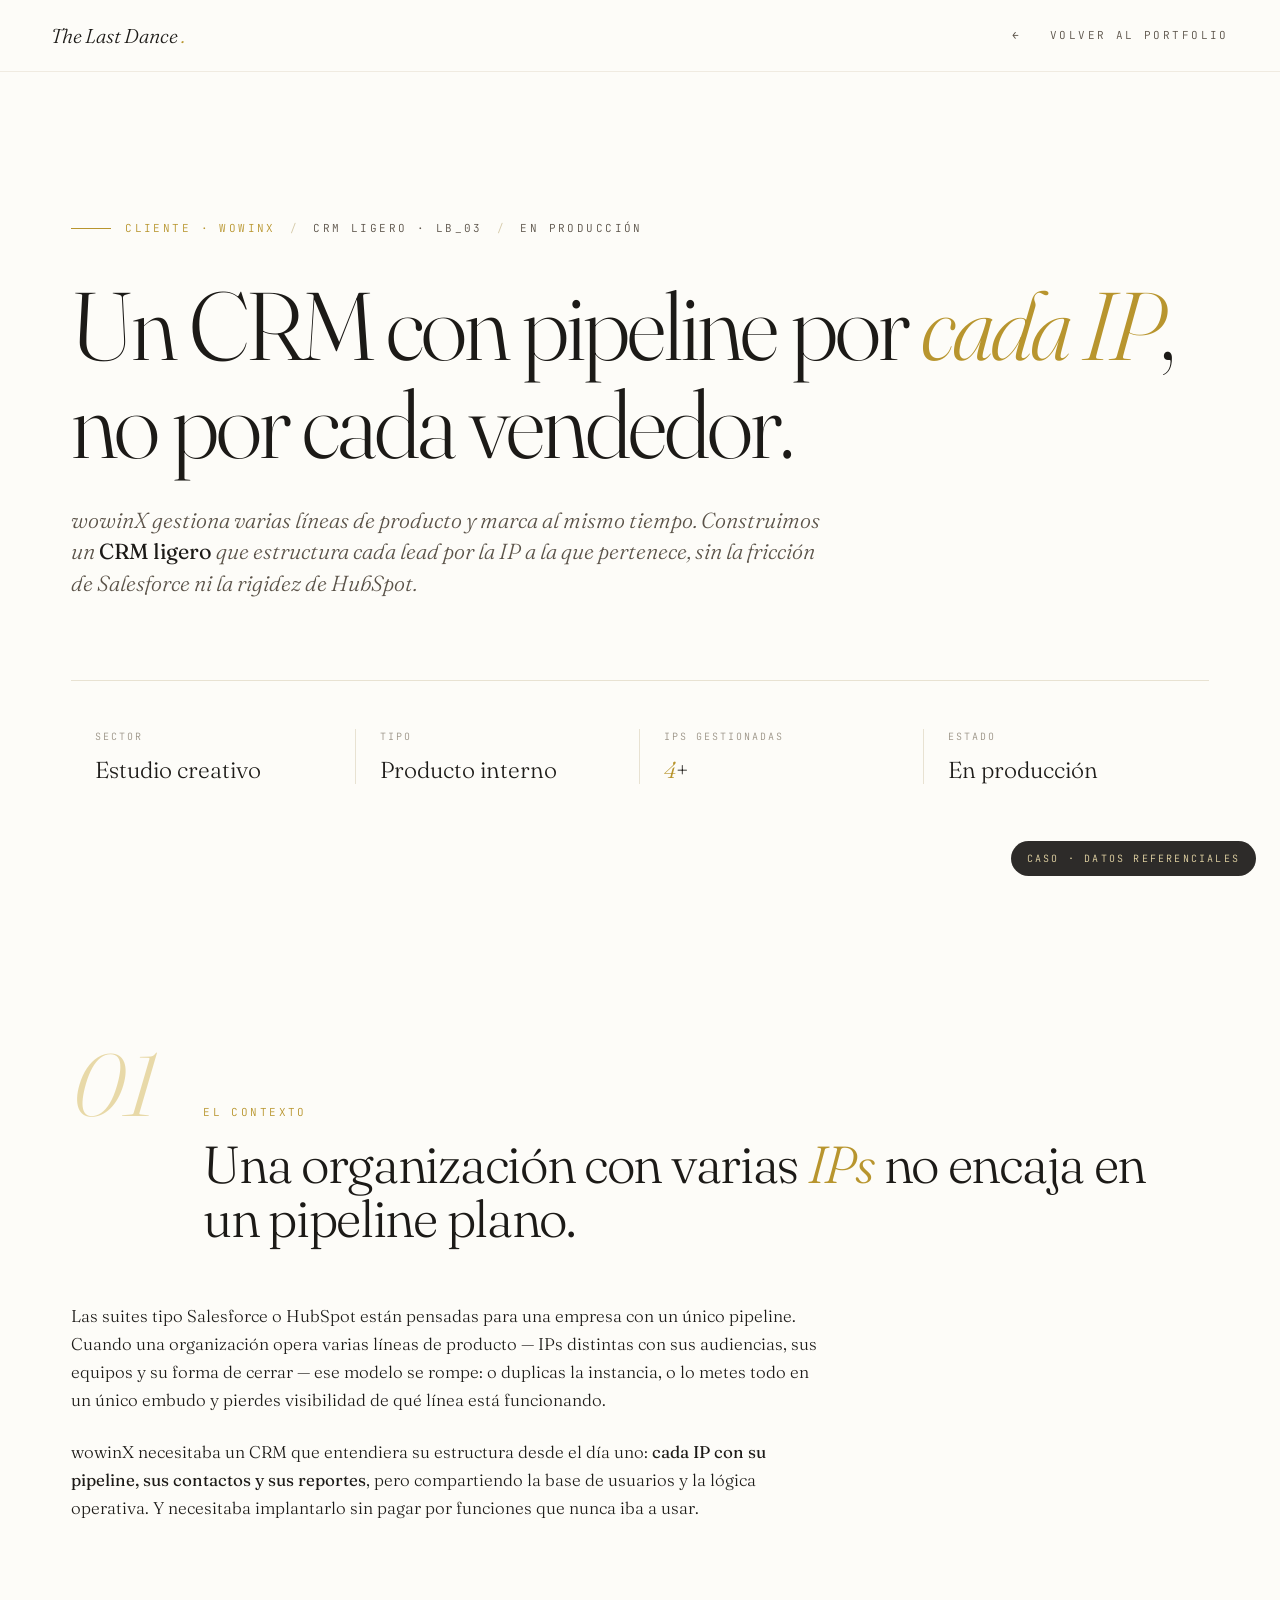
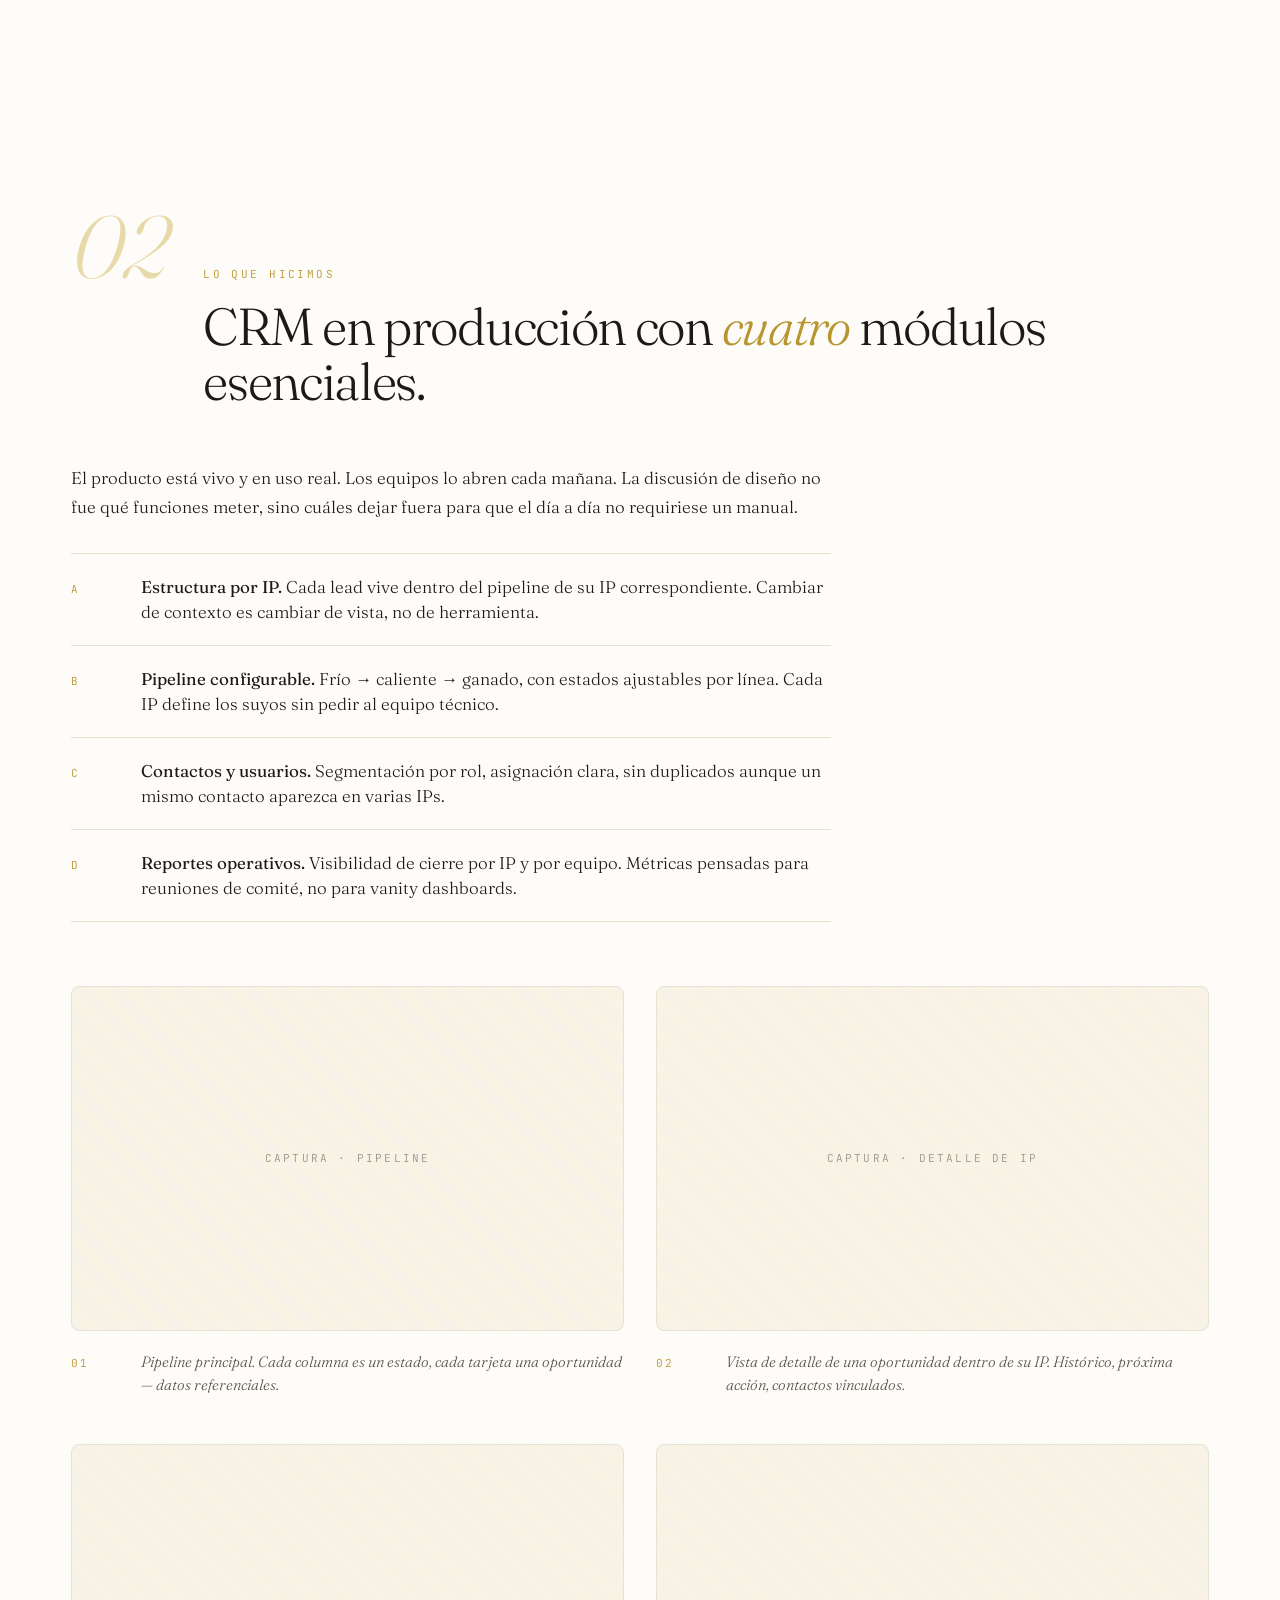
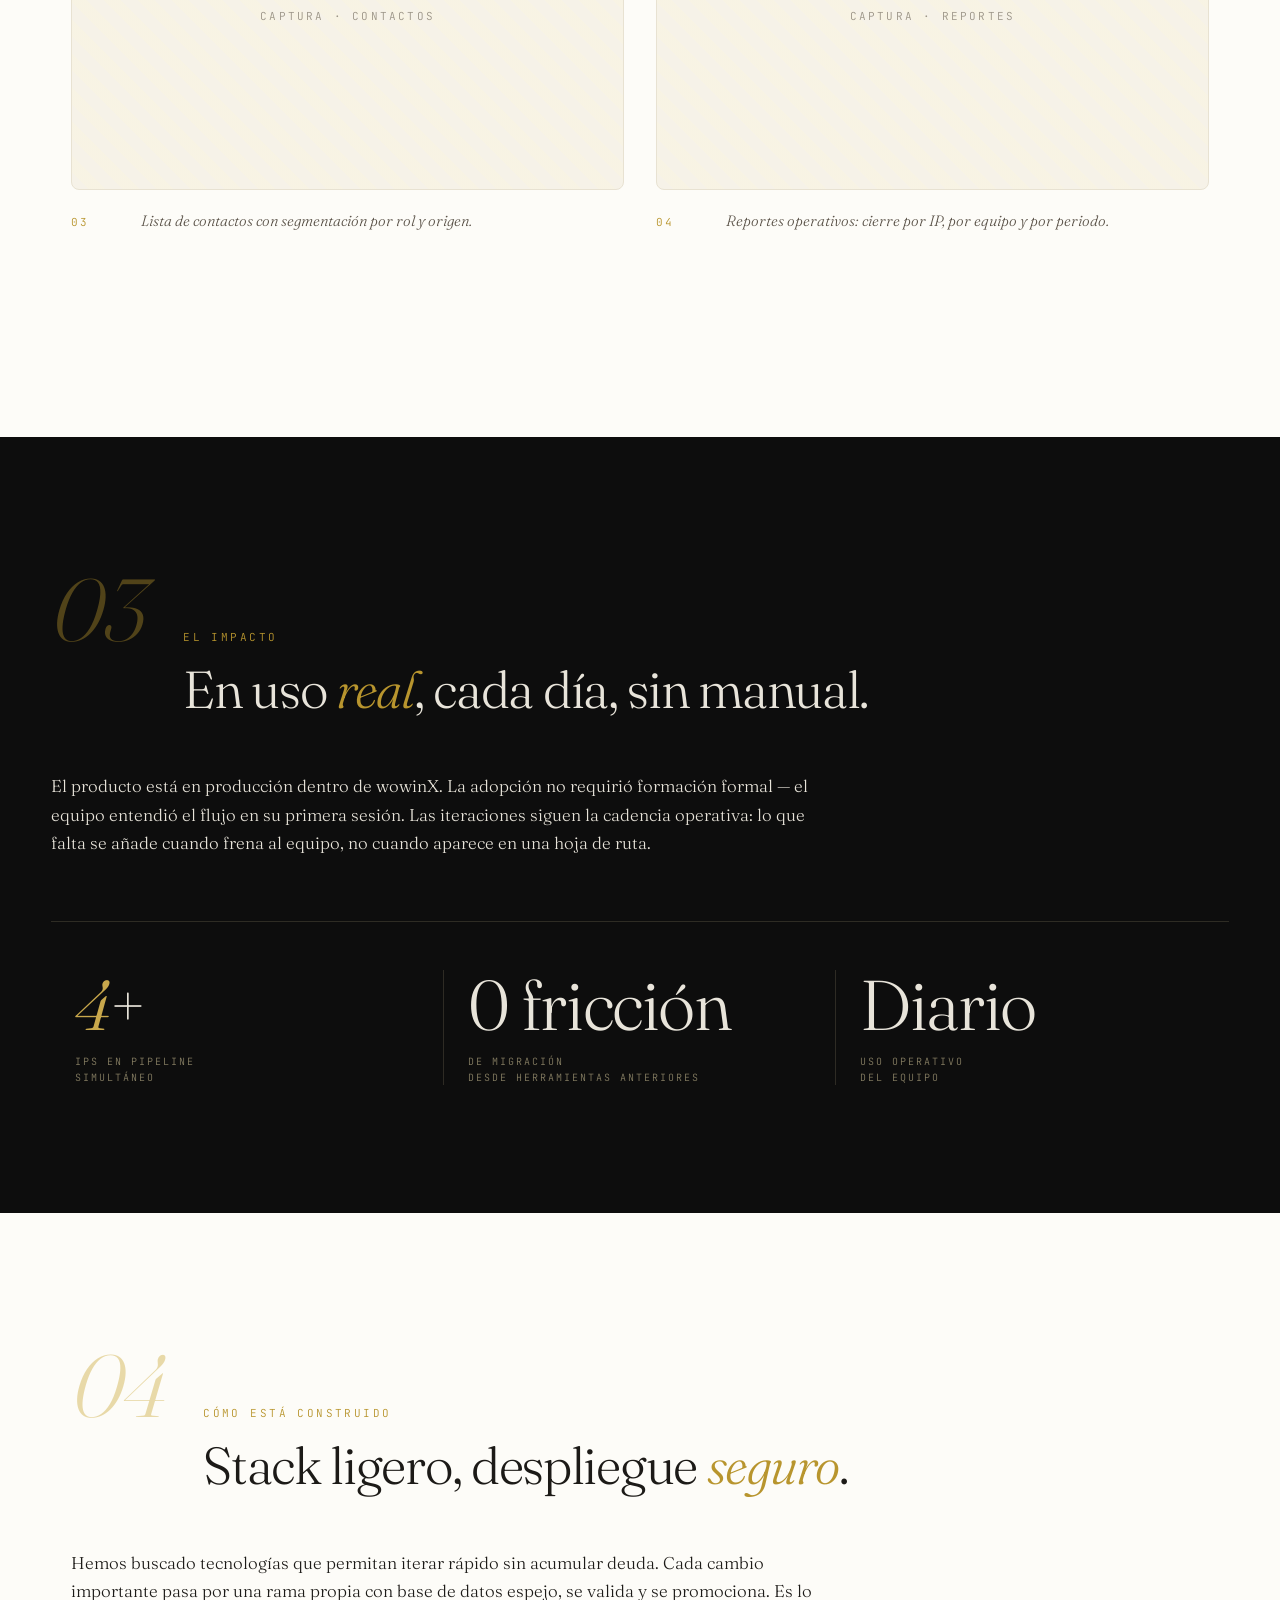
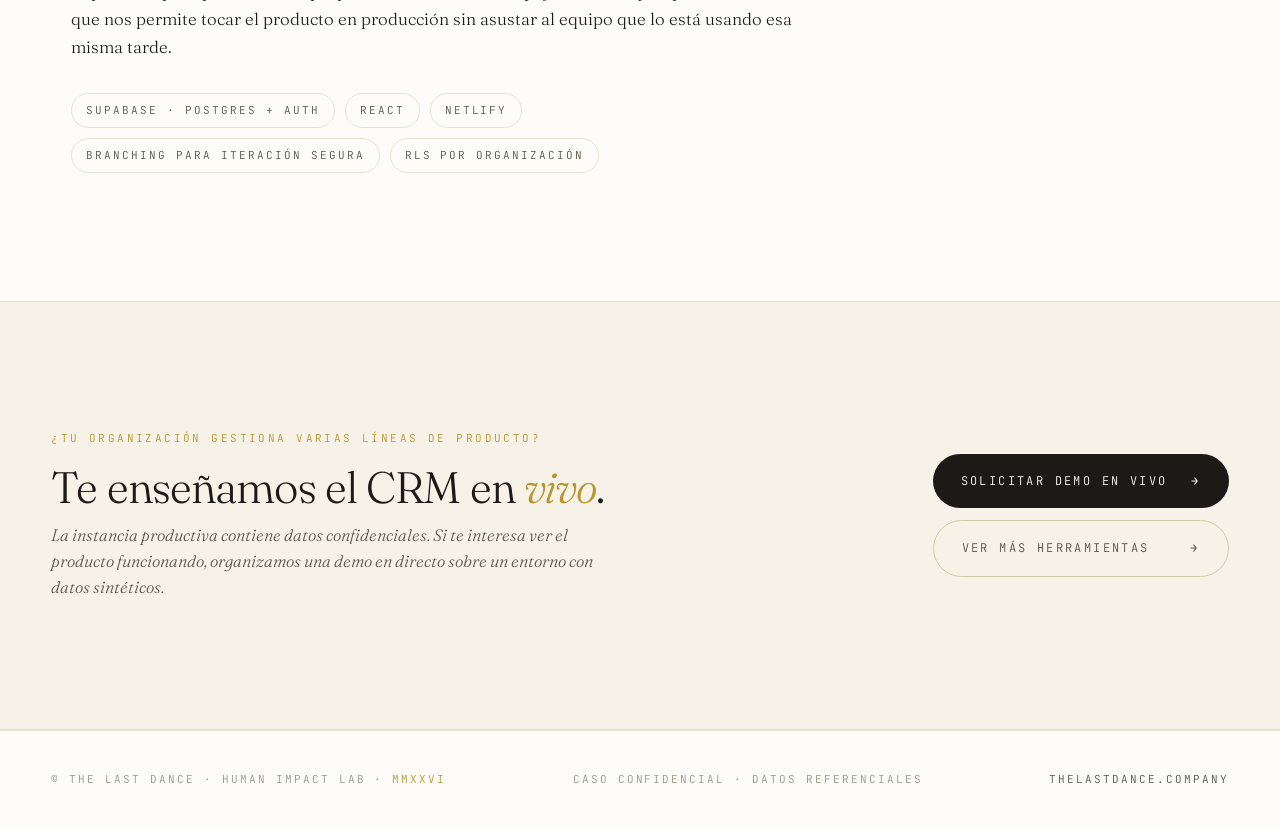
==== casos/crm-lite-wowinx/index.html @ 3294320a "Add: case studies para los 4 trabajos confidenciales (v2) Sustituye los enlaces directos a CRM Lite," ====
<!doctype html>
<html lang="es">
<head>
<meta charset="utf-8" />
<meta name="viewport" content="width=device-width,initial-scale=1" />
<meta name="robots" content="noindex,nofollow" />
<title>CRM Lite · wowinX · Caso · The Last Dance</title>
<meta name="description" content="CRM ligero estructurado por IPs para wowinX. Pipeline frío → caliente → ganado por línea de producto, sin la fricción de las suites generalistas." />
<link rel="preconnect" href="https://fonts.googleapis.com">
<link rel="preconnect" href="https://fonts.gstatic.com" crossorigin>
<link href="https://fonts.googleapis.com/css2?family=Fraunces:ital,opsz,wght@0,9..144,300..700;1,9..144,300..600&family=Instrument+Sans:wght@400;500;600&family=JetBrains+Mono:wght@400;500&display=swap" rel="stylesheet">
<link rel="stylesheet" href="../case.css" />
</head>
<body>

<nav class="nav">
  <a href="../../" class="monogram" aria-label="The Last Dance · Human Impact Lab">
    The Last Dance<span class="dot">.</span>
  </a>
  <a href="../../#lab" class="nav-back"><span class="arrow">←</span> &nbsp; Volver al portfolio</a>
</nav>

<main>

  <!-- HERO -->
  <section class="cs first">
    <div class="cs-hero">
      <div class="cs-hero-meta">
        <span>Cliente · wowinX</span>
        <span class="sep">/</span>
        <span class="neutral">CRM ligero · LB_03</span>
        <span class="sep">/</span>
        <span class="neutral">En producción</span>
      </div>
      <h1 class="cs-hero-title">
        Un CRM con pipeline por <em>cada IP</em>,<br/>
        no por cada vendedor.
      </h1>
      <p class="cs-hero-lede">
        wowinX gestiona varias líneas de producto y marca al mismo tiempo. Construimos un
        <strong>CRM ligero</strong> que estructura cada lead por la IP a la que pertenece,
        sin la fricción de Salesforce ni la rigidez de HubSpot.
      </p>

      <div class="cs-meta-strip">
        <div class="cs-meta-item">
          <div class="lbl">Sector</div>
          <div class="val">Estudio creativo</div>
        </div>
        <div class="cs-meta-item">
          <div class="lbl">Tipo</div>
          <div class="val">Producto interno</div>
        </div>
        <div class="cs-meta-item">
          <div class="lbl">IPs gestionadas</div>
          <div class="val"><em>4</em>+</div>
        </div>
        <div class="cs-meta-item">
          <div class="lbl">Estado</div>
          <div class="val">En producción</div>
        </div>
      </div>
    </div>
  </section>

  <!-- 01 CONTEXTO -->
  <section class="cs">
    <div class="cs-sec-head">
      <div class="cs-sec-num">01</div>
      <div>
        <div class="cs-sec-kicker">El contexto</div>
        <h2 class="cs-sec-title">Una organización con varias <em>IPs</em> no encaja en un pipeline plano.</h2>
      </div>
    </div>
    <div class="cs-body">
      <p>
        Las suites tipo Salesforce o HubSpot están pensadas para una empresa con un único
        pipeline. Cuando una organización opera varias líneas de producto — IPs distintas con
        sus audiencias, sus equipos y su forma de cerrar — ese modelo se rompe: o duplicas la
        instancia, o lo metes todo en un único embudo y pierdes visibilidad de qué línea está
        funcionando.
      </p>
      <p>
        wowinX necesitaba un CRM que entendiera su estructura desde el día uno: <strong>cada IP
        con su pipeline, sus contactos y sus reportes</strong>, pero compartiendo la base de
        usuarios y la lógica operativa. Y necesitaba implantarlo sin pagar por funciones que
        nunca iba a usar.
      </p>
    </div>
  </section>

  <!-- 02 LO QUE HICIMOS -->
  <section class="cs">
    <div class="cs-sec-head">
      <div class="cs-sec-num">02</div>
      <div>
        <div class="cs-sec-kicker">Lo que hicimos</div>
        <h2 class="cs-sec-title">CRM en producción con <em>cuatro</em> módulos esenciales.</h2>
      </div>
    </div>
    <div class="cs-body">
      <p>
        El producto está vivo y en uso real. Los equipos lo abren cada mañana. La discusión de
        diseño no fue qué funciones meter, sino cuáles dejar fuera para que el día a día no
        requiriese un manual.
      </p>
      <ul class="cs-points">
        <li>
          <span class="n">A</span>
          <span class="t"><strong>Estructura por IP.</strong> Cada lead vive dentro del pipeline de su IP correspondiente. Cambiar de contexto es cambiar de vista, no de herramienta.</span>
        </li>
        <li>
          <span class="n">B</span>
          <span class="t"><strong>Pipeline configurable.</strong> Frío → caliente → ganado, con estados ajustables por línea. Cada IP define los suyos sin pedir al equipo técnico.</span>
        </li>
        <li>
          <span class="n">C</span>
          <span class="t"><strong>Contactos y usuarios.</strong> Segmentación por rol, asignación clara, sin duplicados aunque un mismo contacto aparezca en varias IPs.</span>
        </li>
        <li>
          <span class="n">D</span>
          <span class="t"><strong>Reportes operativos.</strong> Visibilidad de cierre por IP y por equipo. Métricas pensadas para reuniones de comité, no para vanity dashboards.</span>
        </li>
      </ul>
    </div>

    <div class="cs-gallery two-col">
      <figure class="cs-shot">
        <div class="cs-shot-frame placeholder">Captura · Pipeline</div>
        <figcaption class="cs-shot-caption">
          <span class="n">01</span>
          <span class="t">Pipeline principal. Cada columna es un estado, cada tarjeta una oportunidad — datos referenciales.</span>
        </figcaption>
      </figure>
      <figure class="cs-shot">
        <div class="cs-shot-frame placeholder">Captura · Detalle de IP</div>
        <figcaption class="cs-shot-caption">
          <span class="n">02</span>
          <span class="t">Vista de detalle de una oportunidad dentro de su IP. Histórico, próxima acción, contactos vinculados.</span>
        </figcaption>
      </figure>
      <figure class="cs-shot">
        <div class="cs-shot-frame placeholder">Captura · Contactos</div>
        <figcaption class="cs-shot-caption">
          <span class="n">03</span>
          <span class="t">Lista de contactos con segmentación por rol y origen.</span>
        </figcaption>
      </figure>
      <figure class="cs-shot">
        <div class="cs-shot-frame placeholder">Captura · Reportes</div>
        <figcaption class="cs-shot-caption">
          <span class="n">04</span>
          <span class="t">Reportes operativos: cierre por IP, por equipo y por periodo.</span>
        </figcaption>
      </figure>
    </div>
  </section>

  <!-- 03 IMPACTO -->
  <section class="cs-impact">
    <div class="cs-impact-inner">
      <div class="cs-sec-head">
        <div class="cs-sec-num">03</div>
        <div>
          <div class="cs-sec-kicker">El impacto</div>
          <h2 class="cs-sec-title">En uso <em>real</em>, cada día, sin manual.</h2>
        </div>
      </div>
      <div class="cs-body">
        <p>
          El producto está en producción dentro de wowinX. La adopción no requirió formación
          formal — el equipo entendió el flujo en su primera sesión. Las iteraciones siguen
          la cadencia operativa: lo que falta se añade cuando frena al equipo, no cuando
          aparece en una hoja de ruta.
        </p>
      </div>
      <div class="cs-impact-stats">
        <div class="cs-impact-stat">
          <div class="num"><em>4</em>+</div>
          <div class="lbl">IPs en pipeline<br/>simultáneo</div>
        </div>
        <div class="cs-impact-stat">
          <div class="num">0 fricción</div>
          <div class="lbl">de migración<br/>desde herramientas anteriores</div>
        </div>
        <div class="cs-impact-stat">
          <div class="num">Diario</div>
          <div class="lbl">uso operativo<br/>del equipo</div>
        </div>
      </div>
    </div>
  </section>

  <!-- 04 STACK -->
  <section class="cs">
    <div class="cs-sec-head">
      <div class="cs-sec-num">04</div>
      <div>
        <div class="cs-sec-kicker">Cómo está construido</div>
        <h2 class="cs-sec-title">Stack ligero, despliegue <em>seguro</em>.</h2>
      </div>
    </div>
    <div class="cs-body">
      <p>
        Hemos buscado tecnologías que permitan iterar rápido sin acumular deuda. Cada cambio
        importante pasa por una rama propia con base de datos espejo, se valida y se promociona.
        Es lo que nos permite tocar el producto en producción sin asustar al equipo que lo
        está usando esa misma tarde.
      </p>
      <div class="cs-stack">
        <span class="chip">Supabase · Postgres + Auth</span>
        <span class="chip">React</span>
        <span class="chip">Netlify</span>
        <span class="chip">Branching para iteración segura</span>
        <span class="chip">RLS por organización</span>
      </div>
    </div>
  </section>

  <!-- CTA -->
  <section class="cs-cta">
    <div class="cs-cta-inner">
      <div class="cs-cta-text">
        <div class="k">¿Tu organización gestiona varias líneas de producto?</div>
        <h3>Te enseñamos el CRM en <em>vivo</em>.</h3>
        <p>
          La instancia productiva contiene datos confidenciales. Si te interesa ver el producto
          funcionando, organizamos una demo en directo sobre un entorno con datos sintéticos.
        </p>
      </div>
      <div class="cs-cta-actions">
        <a class="cs-cta-btn" href="mailto:jestevez@thelastdance.company?subject=Demo%20CRM%20Lite%20%C2%B7%20solicitud%20desde%20portfolio">
          Solicitar demo en vivo <span class="arrow">→</span>
        </a>
        <a class="cs-cta-btn ghost" href="../../#lab">
          Ver más herramientas <span class="arrow">→</span>
        </a>
      </div>
    </div>
  </section>

</main>

<footer class="cs-footer">
  <div>© The Last Dance · Human Impact Lab · <span class="g">MMXXVI</span></div>
  <div>Caso confidencial · Datos referenciales</div>
  <div><a href="https://www.thelastdance.company" target="_blank" rel="noopener">thelastdance.company</a></div>
</footer>

<div class="cs-confidential">Caso · datos referenciales</div>

</body>
</html>
---- casos/case.css ----
/* ============================================================
   CASE STUDY — shared styles
   Hereda los tokens del portfolio principal (TLD · Human Impact Lab)
   ============================================================ */

:root {
  --bg: #FDFCF8;
  --bg-alt: #F6F2E8;
  --dark: #0D0D0D;
  --dark-text: #E8E4DA;
  --text: #1C1A17;
  --text-muted: #5A5248;
  --text-dim: #9B9487;
  --gold: #B8952E;
  --gold-soft: #C9A84C;
  --gold-light: #E8D9A8;
  --border: #E8E2D2;
  --border-strong: #D4C9A8;
  --max: 1240px;
  --gutter: clamp(20px, 4vw, 72px);
  --display: "Fraunces", "Times New Roman", serif;
  --sans: "Instrument Sans", system-ui, sans-serif;
  --mono: "JetBrains Mono", ui-monospace, monospace;
}

* { box-sizing: border-box; margin: 0; padding: 0; }
html { scroll-behavior: smooth; }
body {
  background: var(--bg);
  color: var(--text);
  font-family: var(--display);
  font-weight: 300;
  font-size: 17px;
  line-height: 1.55;
  -webkit-font-smoothing: antialiased;
  min-height: 100vh;
}
::selection { background: var(--gold-light); color: var(--text); }
a { color: inherit; text-decoration: none; }
img { max-width: 100%; height: auto; display: block; }

/* NAV — simplificada para case studies */
.nav {
  position: fixed;
  top: 0; left: 0; right: 0;
  z-index: 50;
  padding: 20px var(--gutter);
  display: flex; align-items: center; justify-content: space-between;
  background: rgba(253,252,248,0.92);
  backdrop-filter: blur(10px);
  -webkit-backdrop-filter: blur(10px);
  border-bottom: 1px solid rgba(232,226,210,0.6);
}
.monogram {
  font-family: var(--display);
  font-style: italic;
  font-weight: 300;
  font-size: 20px;
  letter-spacing: -0.01em;
  color: var(--text);
  display: inline-flex;
  align-items: center;
  gap: 4px;
  transition: transform 0.3s ease;
}
.monogram:hover { transform: translateY(-1px); }
.monogram .dot { color: var(--gold); }
.nav-back {
  font-family: var(--mono);
  font-size: 11px;
  letter-spacing: 0.22em;
  text-transform: uppercase;
  color: var(--text-muted);
  transition: color 0.3s ease;
}
.nav-back:hover { color: var(--gold); }
.nav-back .arrow { display: inline-block; transition: transform 0.3s ease; }
.nav-back:hover .arrow { transform: translateX(-4px); }

/* LAYOUT */
main { padding-top: 0; }
section.cs {
  padding: clamp(80px, 10vw, 140px) var(--gutter);
  max-width: var(--max);
  margin: 0 auto;
  position: relative;
}
section.cs.first { padding-top: clamp(140px, 18vw, 220px); }

/* HERO */
.cs-hero { max-width: var(--max); margin: 0 auto; }
.cs-hero-meta {
  display: flex; flex-wrap: wrap; gap: 14px;
  font-family: var(--mono);
  font-size: 11px;
  letter-spacing: 0.22em;
  text-transform: uppercase;
  color: var(--gold);
  margin-bottom: 40px;
}
.cs-hero-meta::before {
  content: "";
  width: 40px; height: 1px;
  background: var(--gold);
  align-self: center;
}
.cs-hero-meta .sep { color: var(--border-strong); }
.cs-hero-meta .neutral { color: var(--text-muted); }
.cs-hero-title {
  font-family: var(--display);
  font-weight: 300;
  font-size: clamp(48px, 7.5vw, 96px);
  line-height: 1.02;
  letter-spacing: -0.03em;
  color: var(--text);
  margin-bottom: 32px;
}
.cs-hero-title em { font-style: italic; font-weight: 300; color: var(--gold); }
.cs-hero-lede {
  font-family: var(--display);
  font-style: italic;
  font-weight: 300;
  font-size: clamp(19px, 1.7vw, 24px);
  line-height: 1.45;
  color: var(--text-muted);
  max-width: 760px;
}
.cs-hero-lede strong { color: var(--text); font-style: normal; font-weight: 400; }

/* QUICK META STRIP */
.cs-meta-strip {
  display: grid;
  grid-template-columns: repeat(4, 1fr);
  gap: 0;
  margin-top: 80px;
  padding-top: 48px;
  border-top: 1px solid var(--border);
}
.cs-meta-item {
  padding: 0 24px;
  border-right: 1px solid var(--border);
}
.cs-meta-item:last-child { border-right: none; }
.cs-meta-item .lbl {
  font-family: var(--mono);
  font-size: 10px;
  letter-spacing: 0.2em;
  text-transform: uppercase;
  color: var(--text-dim);
  margin-bottom: 12px;
}
.cs-meta-item .val {
  font-family: var(--display);
  font-weight: 300;
  font-size: clamp(20px, 1.8vw, 26px);
  line-height: 1.2;
  color: var(--text);
}
.cs-meta-item .val em { font-style: italic; color: var(--gold); }

/* SECTION HEAD — número grande + kicker dorado + título serif */
.cs-sec-head {
  display: grid;
  grid-template-columns: 100px 1fr;
  gap: 32px;
  align-items: baseline;
  margin-bottom: 56px;
}
.cs-sec-num {
  font-family: var(--display);
  font-style: italic;
  font-weight: 300;
  font-size: clamp(56px, 7vw, 88px);
  line-height: 1;
  color: var(--gold-light);
}
.cs-sec-kicker {
  font-family: var(--mono);
  font-size: 11px;
  letter-spacing: 0.22em;
  text-transform: uppercase;
  color: var(--gold);
  margin-bottom: 16px;
}
.cs-sec-title {
  font-family: var(--display);
  font-weight: 300;
  font-size: clamp(34px, 4.5vw, 52px);
  line-height: 1.05;
  letter-spacing: -0.025em;
  color: var(--text);
}
.cs-sec-title em { font-style: italic; font-weight: 300; color: var(--gold); }

/* BODY COPY */
.cs-body { max-width: 760px; }
.cs-body p {
  margin-bottom: 24px;
  font-size: clamp(17px, 1.3vw, 19px);
  line-height: 1.65;
  color: var(--text);
}
.cs-body p strong { color: var(--text); font-weight: 400; }
.cs-body p em { font-style: italic; color: var(--text-muted); }

.cs-points {
  list-style: none;
  margin-top: 32px;
}
.cs-points li {
  display: grid;
  grid-template-columns: 50px 1fr;
  gap: 20px;
  padding: 20px 0;
  border-top: 1px solid var(--border);
  align-items: baseline;
}
.cs-points li:last-child { border-bottom: 1px solid var(--border); }
.cs-points .n {
  font-family: var(--mono);
  font-size: 11px;
  letter-spacing: 0.2em;
  color: var(--gold);
}
.cs-points .t {
  font-family: var(--display);
  font-weight: 300;
  font-size: clamp(17px, 1.3vw, 19px);
  line-height: 1.5;
  color: var(--text);
}
.cs-points .t strong { font-weight: 400; }

/* CAPTURE GALLERY */
.cs-gallery {
  margin-top: 64px;
  display: grid;
  gap: 64px;
}
.cs-shot {
  display: grid;
  gap: 20px;
}
.cs-shot-frame {
  background: var(--bg-alt);
  border: 1px solid var(--border);
  border-radius: 8px;
  overflow: hidden;
  aspect-ratio: 16 / 10;
  display: flex;
  align-items: center;
  justify-content: center;
}
.cs-shot-frame img { width: 100%; height: 100%; object-fit: cover; }
.cs-shot-frame.placeholder {
  font-family: var(--mono);
  font-size: 11px;
  letter-spacing: 0.2em;
  text-transform: uppercase;
  color: var(--text-dim);
  background: repeating-linear-gradient(
    45deg,
    var(--bg-alt),
    var(--bg-alt) 12px,
    rgba(232,217,168,0.25) 12px,
    rgba(232,217,168,0.25) 24px
  );
}
.cs-shot-caption {
  display: grid;
  grid-template-columns: 50px 1fr;
  gap: 20px;
  align-items: baseline;
}
.cs-shot-caption .n {
  font-family: var(--mono);
  font-size: 11px;
  letter-spacing: 0.2em;
  color: var(--gold);
}
.cs-shot-caption .t {
  font-family: var(--display);
  font-style: italic;
  font-weight: 300;
  font-size: clamp(15px, 1.1vw, 17px);
  line-height: 1.5;
  color: var(--text-muted);
}
@media (min-width: 900px) {
  .cs-gallery.two-col {
    grid-template-columns: 1fr 1fr;
    gap: 48px 32px;
  }
}

/* IMPACT — stats */
.cs-impact {
  background: var(--dark);
  color: var(--dark-text);
  padding: clamp(80px, 10vw, 140px) var(--gutter);
  margin-top: clamp(40px, 6vw, 80px);
}
.cs-impact-inner { max-width: var(--max); margin: 0 auto; }
.cs-impact .cs-sec-num { color: rgba(184,149,46,0.4); }
.cs-impact .cs-sec-title { color: var(--dark-text); }
.cs-impact .cs-body p { color: var(--dark-text); }
.cs-impact-stats {
  display: grid;
  grid-template-columns: repeat(3, 1fr);
  gap: 0;
  margin-top: 64px;
  border-top: 1px solid rgba(232,217,168,0.15);
  padding-top: 48px;
}
.cs-impact-stat {
  padding: 0 24px;
  border-right: 1px solid rgba(232,217,168,0.15);
}
.cs-impact-stat:last-child { border-right: none; }
.cs-impact-stat .num {
  font-family: var(--display);
  font-weight: 300;
  font-size: clamp(48px, 5.5vw, 72px);
  line-height: 1;
  letter-spacing: -0.02em;
  color: var(--dark-text);
}
.cs-impact-stat .num em { font-style: italic; color: var(--gold-soft); font-weight: 300; }
.cs-impact-stat .lbl {
  font-family: var(--mono);
  font-size: 10px;
  letter-spacing: 0.2em;
  text-transform: uppercase;
  color: rgba(232,217,168,0.55);
  margin-top: 14px;
}

/* STACK CHIPS */
.cs-stack {
  display: flex;
  flex-wrap: wrap;
  gap: 10px;
  margin-top: 32px;
}
.cs-stack .chip {
  font-family: var(--mono);
  font-size: 11px;
  letter-spacing: 0.18em;
  text-transform: uppercase;
  color: var(--text-muted);
  padding: 8px 14px;
  border: 1px solid var(--border);
  border-radius: 100px;
  background: var(--bg);
}

/* CTA */
.cs-cta {
  background: var(--bg-alt);
  border-top: 1px solid var(--border);
  border-bottom: 1px solid var(--border);
  padding: clamp(80px, 10vw, 140px) var(--gutter);
}
.cs-cta-inner {
  max-width: var(--max);
  margin: 0 auto;
  display: grid;
  grid-template-columns: 1fr auto;
  gap: 40px;
  align-items: center;
}
.cs-cta-text .k {
  font-family: var(--mono);
  font-size: 11px;
  letter-spacing: 0.22em;
  text-transform: uppercase;
  color: var(--gold);
  margin-bottom: 16px;
}
.cs-cta-text h3 {
  font-family: var(--display);
  font-weight: 300;
  font-size: clamp(28px, 3.5vw, 44px);
  line-height: 1.1;
  letter-spacing: -0.02em;
  color: var(--text);
  margin-bottom: 12px;
}
.cs-cta-text h3 em { font-style: italic; color: var(--gold); }
.cs-cta-text p {
  font-family: var(--display);
  font-style: italic;
  font-weight: 300;
  font-size: clamp(16px, 1.3vw, 19px);
  color: var(--text-muted);
  max-width: 580px;
}
.cs-cta-actions {
  display: flex; flex-direction: column; gap: 12px;
  align-items: stretch;
}
.cs-cta-btn {
  display: inline-flex;
  align-items: center;
  justify-content: space-between;
  gap: 24px;
  padding: 18px 28px;
  background: var(--text);
  color: var(--bg);
  font-family: var(--mono);
  font-size: 12px;
  letter-spacing: 0.2em;
  text-transform: uppercase;
  border-radius: 100px;
  transition: transform 0.3s ease, background 0.3s ease;
}
.cs-cta-btn:hover { background: var(--gold); transform: translateY(-2px); }
.cs-cta-btn .arrow { transition: transform 0.3s ease; }
.cs-cta-btn:hover .arrow { transform: translateX(4px); }
.cs-cta-btn.ghost {
  background: transparent;
  color: var(--text-muted);
  border: 1px solid var(--border-strong);
}
.cs-cta-btn.ghost:hover { background: var(--text); color: var(--bg); border-color: var(--text); }

/* FOOTER */
footer.cs-footer {
  padding: 40px var(--gutter);
  border-top: 1px solid var(--border);
  display: flex;
  flex-wrap: wrap;
  justify-content: space-between;
  gap: 16px;
  font-family: var(--mono);
  font-size: 11px;
  letter-spacing: 0.18em;
  text-transform: uppercase;
  color: var(--text-dim);
}
footer.cs-footer a { color: var(--text-muted); }
footer.cs-footer a:hover { color: var(--gold); }
footer.cs-footer .g { color: var(--gold); }

/* CONFIDENTIAL BADGE */
.cs-confidential {
  position: fixed;
  bottom: 24px; right: 24px;
  z-index: 40;
  padding: 10px 16px;
  background: rgba(28,26,23,0.92);
  color: var(--gold-light);
  font-family: var(--mono);
  font-size: 10px;
  letter-spacing: 0.22em;
  text-transform: uppercase;
  border-radius: 100px;
  backdrop-filter: blur(10px);
  -webkit-backdrop-filter: blur(10px);
}

/* RESPONSIVE */
@media (max-width: 760px) {
  .cs-sec-head {
    grid-template-columns: 60px 1fr;
    gap: 20px;
  }
  .cs-meta-strip { grid-template-columns: repeat(2, 1fr); gap: 24px 0; }
  .cs-meta-item:nth-child(2) { border-right: none; }
  .cs-impact-stats { grid-template-columns: 1fr; gap: 32px; padding-top: 32px; }
  .cs-impact-stat { border-right: none; border-bottom: 1px solid rgba(232,217,168,0.15); padding-bottom: 32px; }
  .cs-impact-stat:last-child { border-bottom: none; padding-bottom: 0; }
  .cs-cta-inner { grid-template-columns: 1fr; }
  .cs-points li, .cs-shot-caption {
    grid-template-columns: 36px 1fr;
    gap: 16px;
  }
}
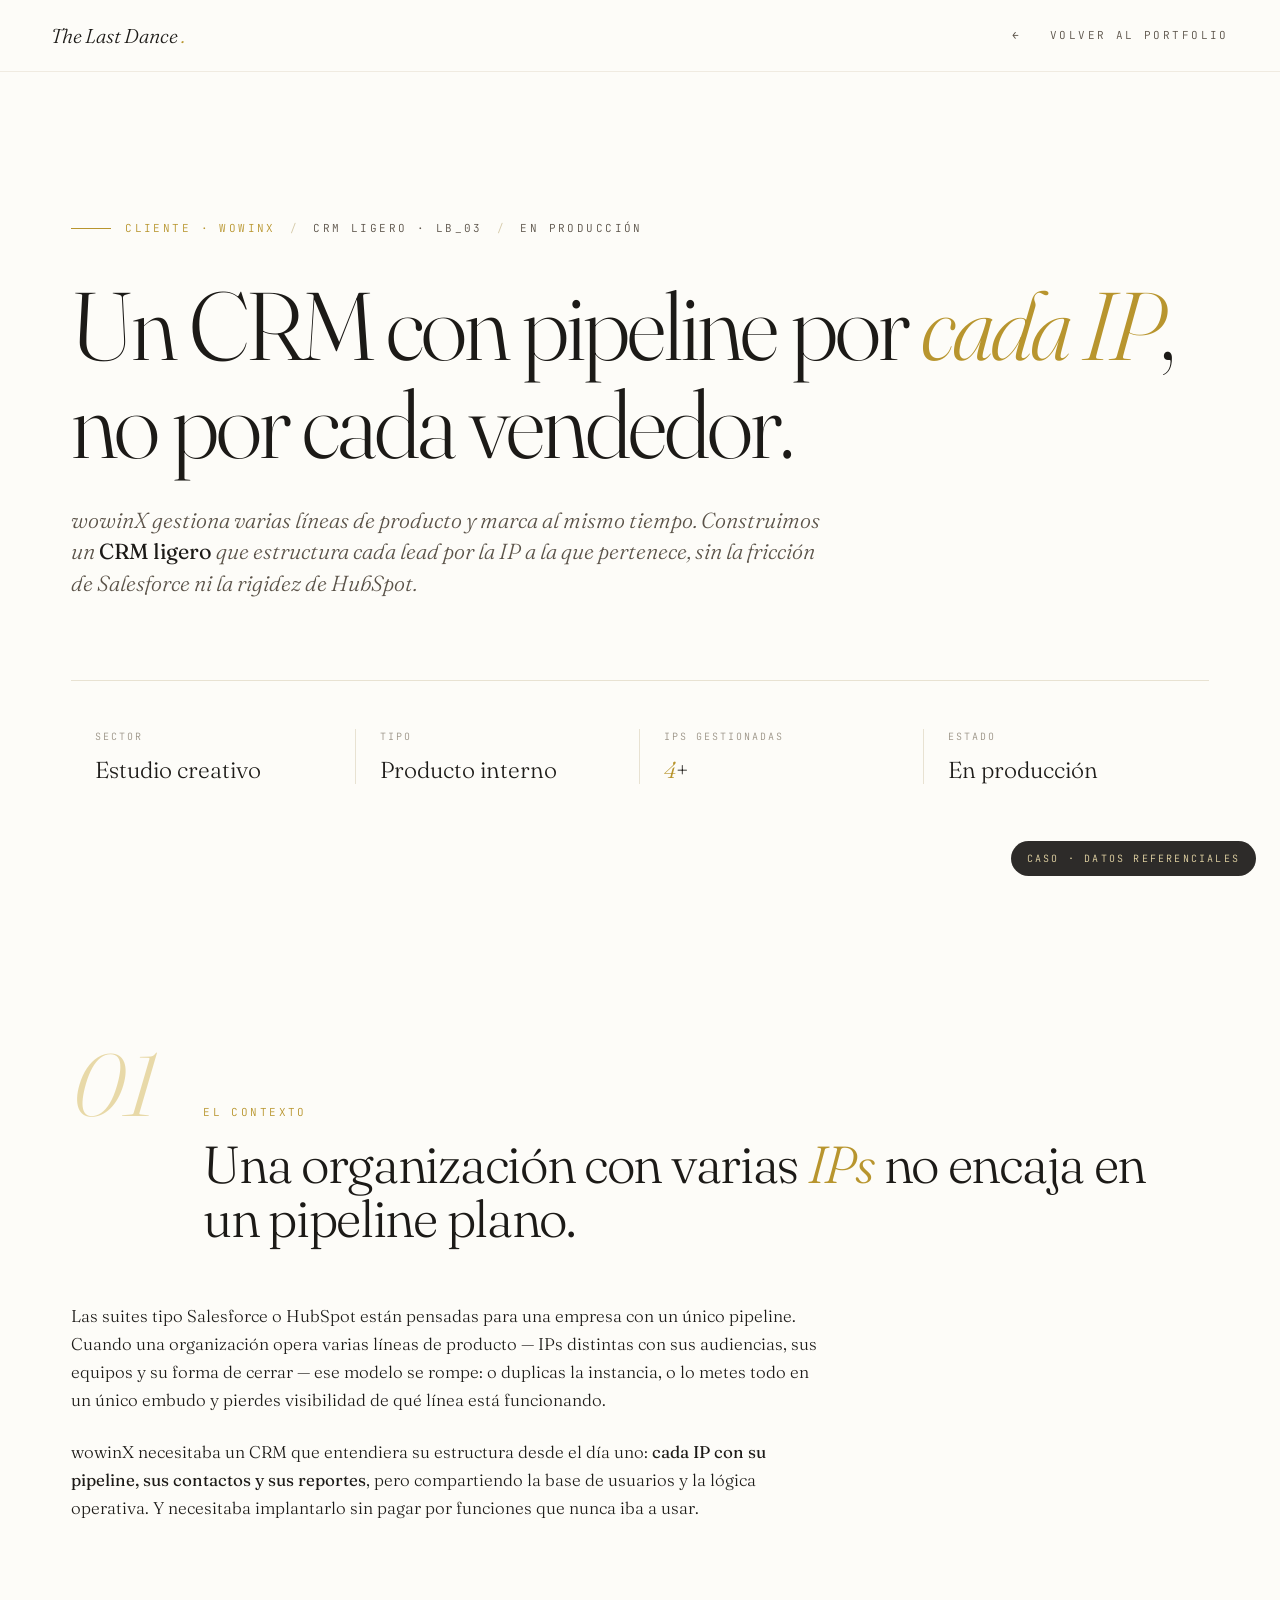
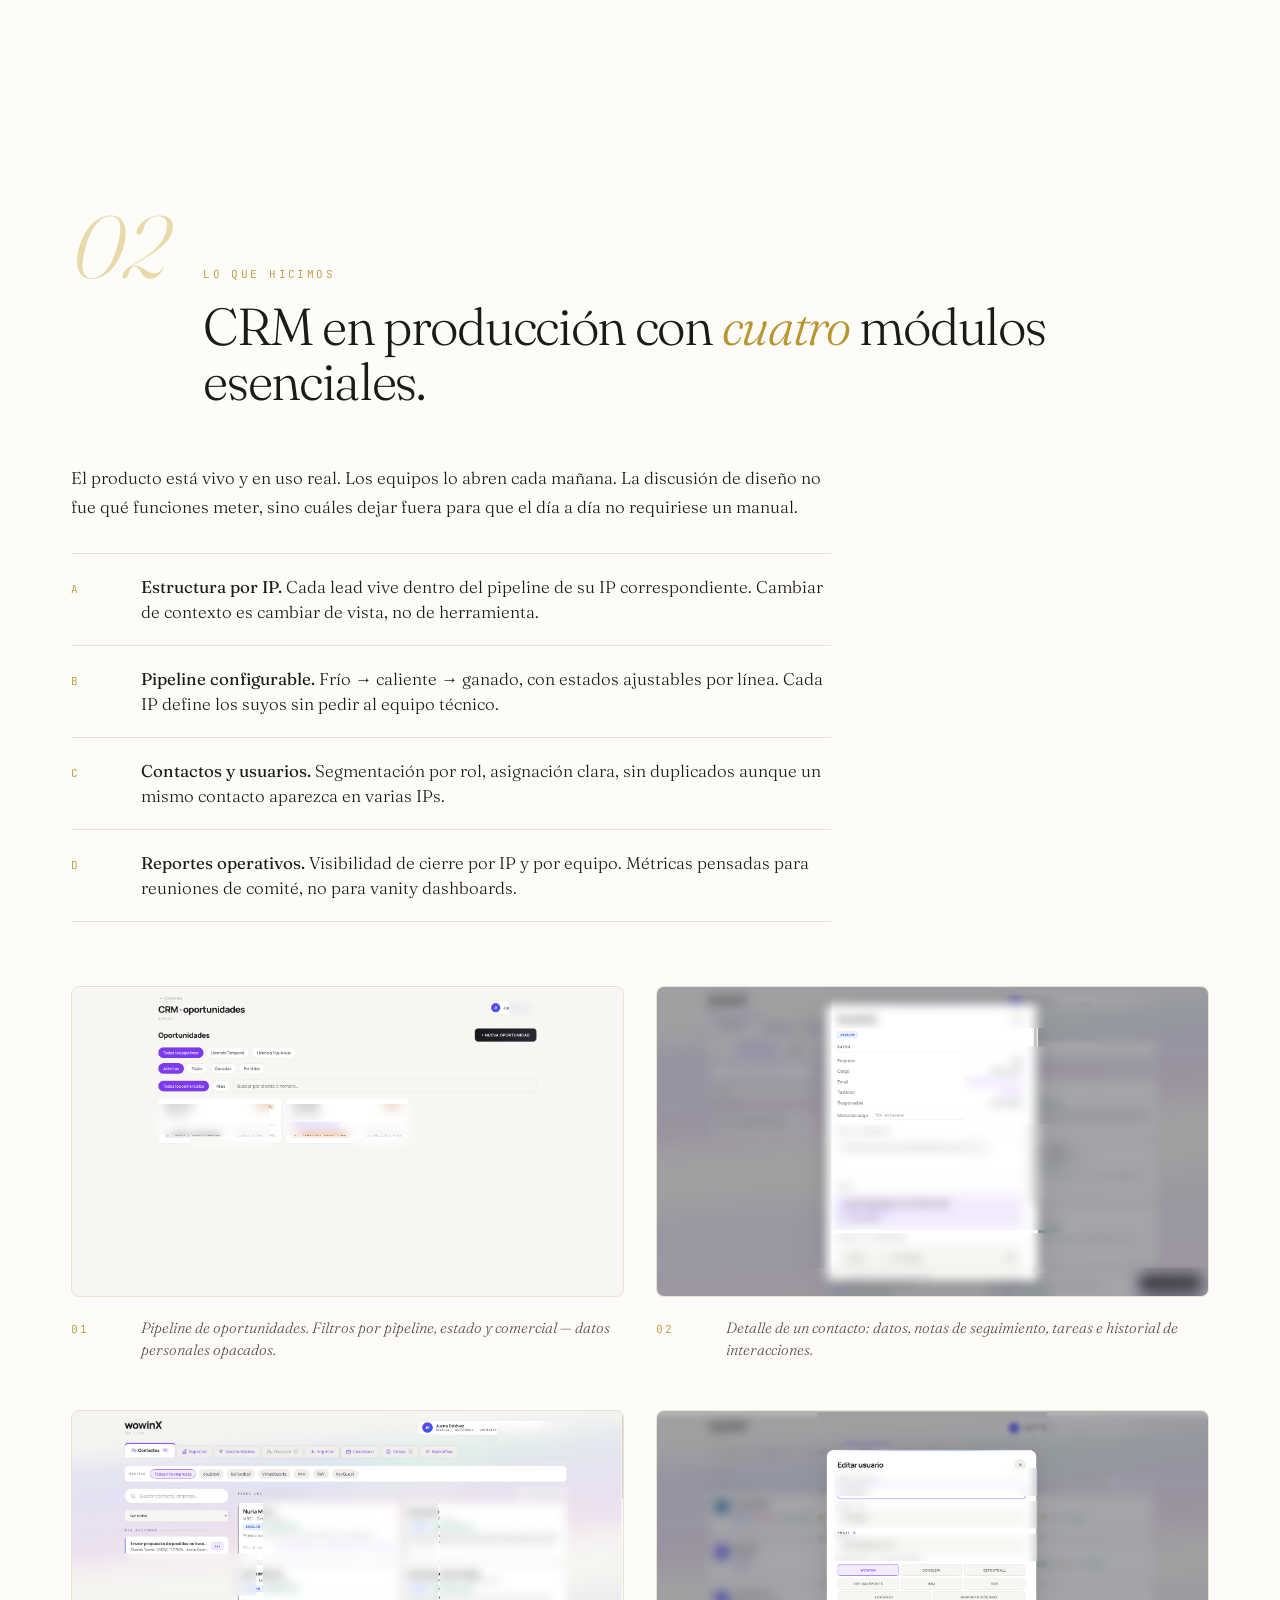
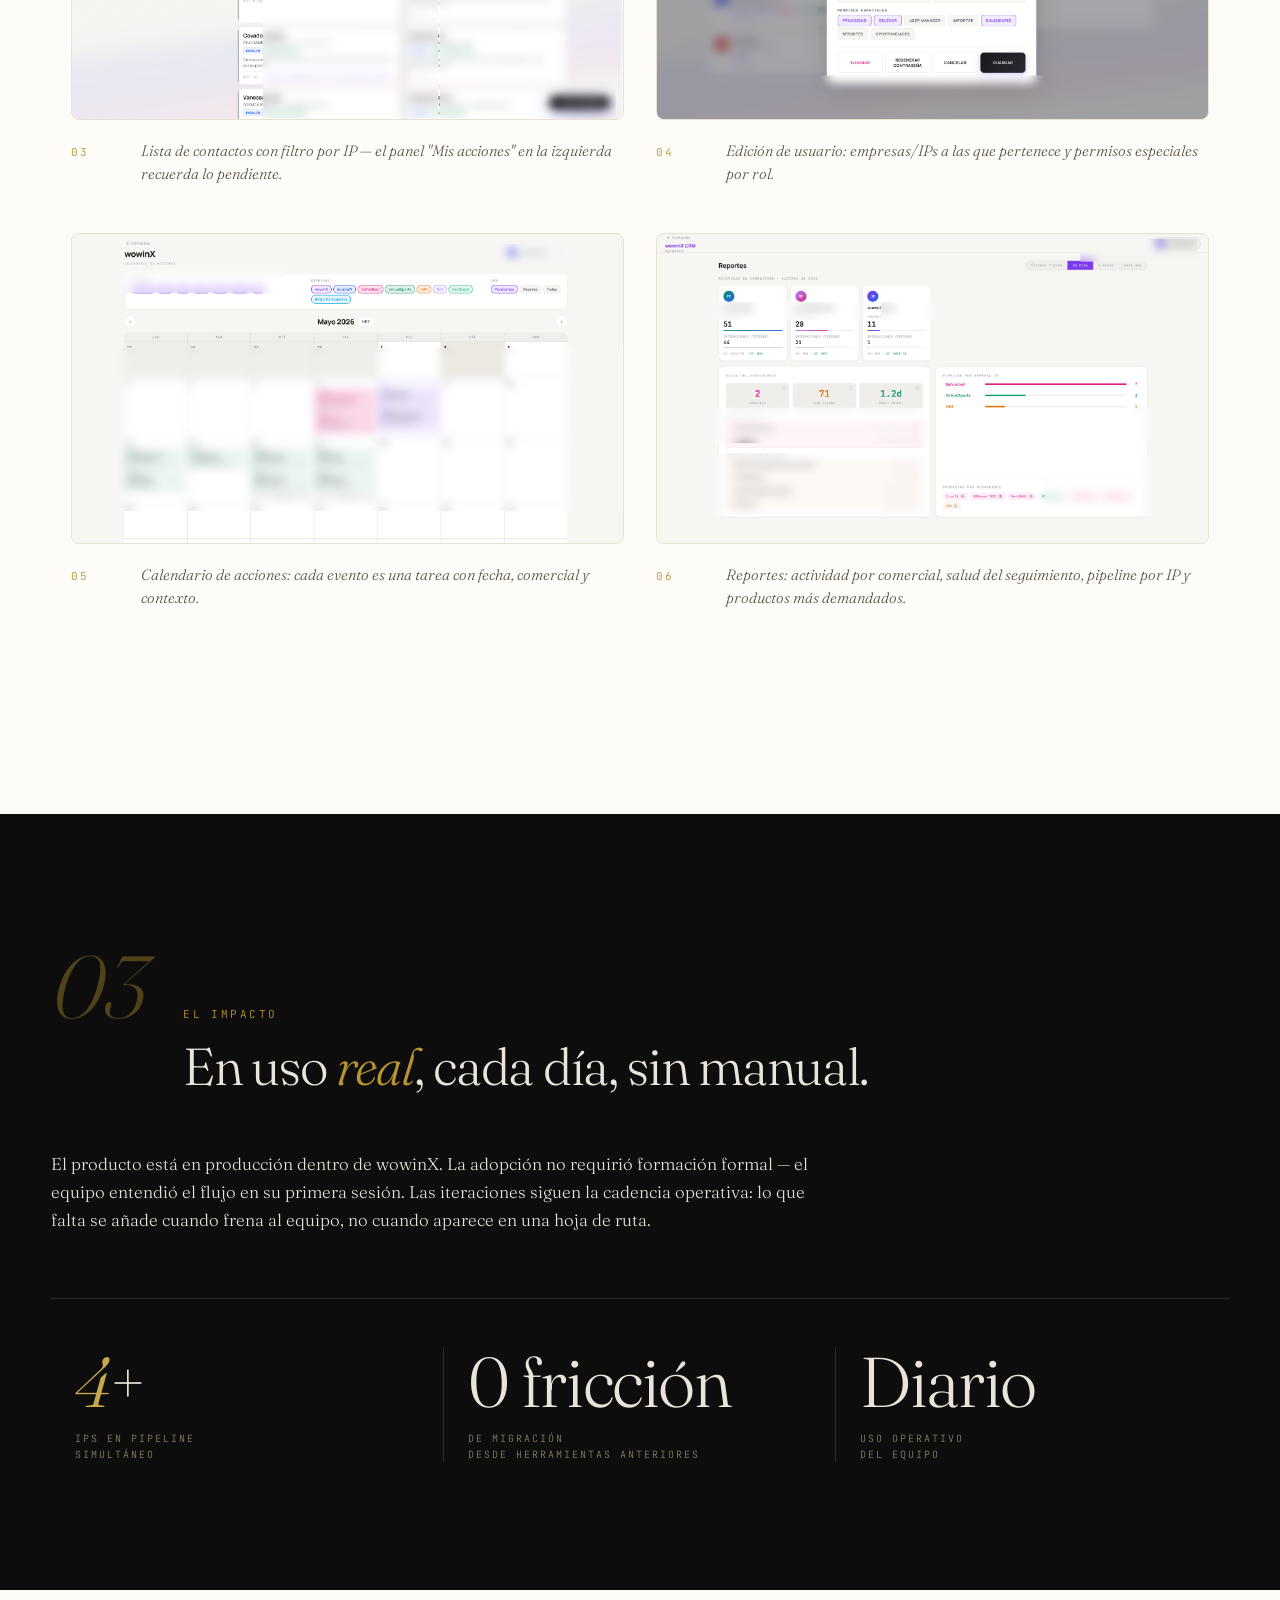
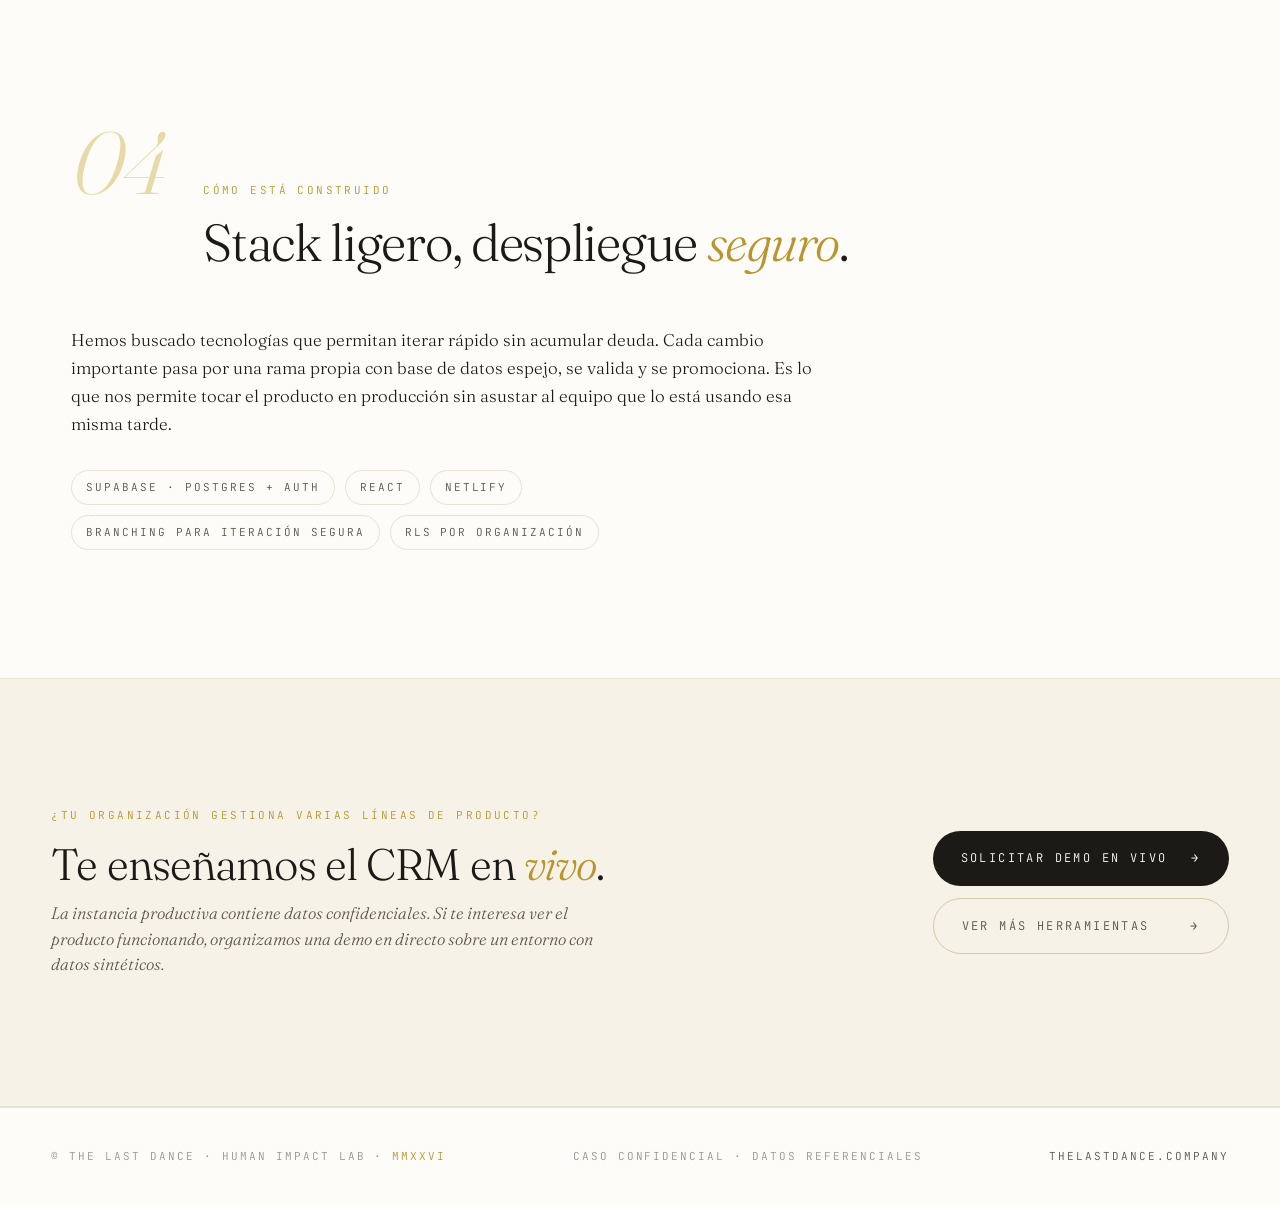
==== commit 9f4d8daf: "Add: 6 capturas anonimizadas en case study CRM Lite Pipeline · Detalle de contacto · Lista de contac" ====
--- a/casos/crm-lite-wowinx/index.html
+++ b/casos/crm-lite-wowinx/index.html
@@ -126,31 +126,57 @@
 
     <div class="cs-gallery two-col">
       <figure class="cs-shot">
-        <div class="cs-shot-frame placeholder">Captura · Pipeline</div>
+        <div class="cs-shot-frame">
+          <img src="img/01-pipeline.png" alt="Pipeline de oportunidades" loading="lazy" />
+        </div>
         <figcaption class="cs-shot-caption">
           <span class="n">01</span>
-          <span class="t">Pipeline principal. Cada columna es un estado, cada tarjeta una oportunidad — datos referenciales.</span>
-        </figcaption>
-      </figure>
-      <figure class="cs-shot">
-        <div class="cs-shot-frame placeholder">Captura · Detalle de IP</div>
+          <span class="t">Pipeline de oportunidades. Filtros por pipeline, estado y comercial — datos personales opacados.</span>
+        </figcaption>
+      </figure>
+      <figure class="cs-shot">
+        <div class="cs-shot-frame">
+          <img src="img/02-detalle.png" alt="Detalle de un contacto" loading="lazy" />
+        </div>
         <figcaption class="cs-shot-caption">
           <span class="n">02</span>
-          <span class="t">Vista de detalle de una oportunidad dentro de su IP. Histórico, próxima acción, contactos vinculados.</span>
-        </figcaption>
-      </figure>
-      <figure class="cs-shot">
-        <div class="cs-shot-frame placeholder">Captura · Contactos</div>
+          <span class="t">Detalle de un contacto: datos, notas de seguimiento, tareas e historial de interacciones.</span>
+        </figcaption>
+      </figure>
+      <figure class="cs-shot">
+        <div class="cs-shot-frame">
+          <img src="img/03-contactos.png" alt="Lista de contactos" loading="lazy" />
+        </div>
         <figcaption class="cs-shot-caption">
           <span class="n">03</span>
-          <span class="t">Lista de contactos con segmentación por rol y origen.</span>
-        </figcaption>
-      </figure>
-      <figure class="cs-shot">
-        <div class="cs-shot-frame placeholder">Captura · Reportes</div>
+          <span class="t">Lista de contactos con filtro por IP — el panel "Mis acciones" en la izquierda recuerda lo pendiente.</span>
+        </figcaption>
+      </figure>
+      <figure class="cs-shot">
+        <div class="cs-shot-frame">
+          <img src="img/04-usuarios.png" alt="Edición de usuario" loading="lazy" />
+        </div>
         <figcaption class="cs-shot-caption">
           <span class="n">04</span>
-          <span class="t">Reportes operativos: cierre por IP, por equipo y por periodo.</span>
+          <span class="t">Edición de usuario: empresas/IPs a las que pertenece y permisos especiales por rol.</span>
+        </figcaption>
+      </figure>
+      <figure class="cs-shot">
+        <div class="cs-shot-frame">
+          <img src="img/05-calendario.png" alt="Calendario de acciones" loading="lazy" />
+        </div>
+        <figcaption class="cs-shot-caption">
+          <span class="n">05</span>
+          <span class="t">Calendario de acciones: cada evento es una tarea con fecha, comercial y contexto.</span>
+        </figcaption>
+      </figure>
+      <figure class="cs-shot">
+        <div class="cs-shot-frame">
+          <img src="img/06-reportes.png" alt="Reportes operativos" loading="lazy" />
+        </div>
+        <figcaption class="cs-shot-caption">
+          <span class="n">06</span>
+          <span class="t">Reportes: actividad por comercial, salud del seguimiento, pipeline por IP y productos más demandados.</span>
         </figcaption>
       </figure>
     </div>
--- a/casos/case.css
+++ b/casos/case.css
@@ -246,12 +246,12 @@
   border: 1px solid var(--border);
   border-radius: 8px;
   overflow: hidden;
-  aspect-ratio: 16 / 10;
+  aspect-ratio: 16 / 9;
   display: flex;
   align-items: center;
   justify-content: center;
 }
-.cs-shot-frame img { width: 100%; height: 100%; object-fit: cover; }
+.cs-shot-frame img { width: 100%; height: 100%; object-fit: cover; object-position: top; }
 .cs-shot-frame.placeholder {
   font-family: var(--mono);
   font-size: 11px;
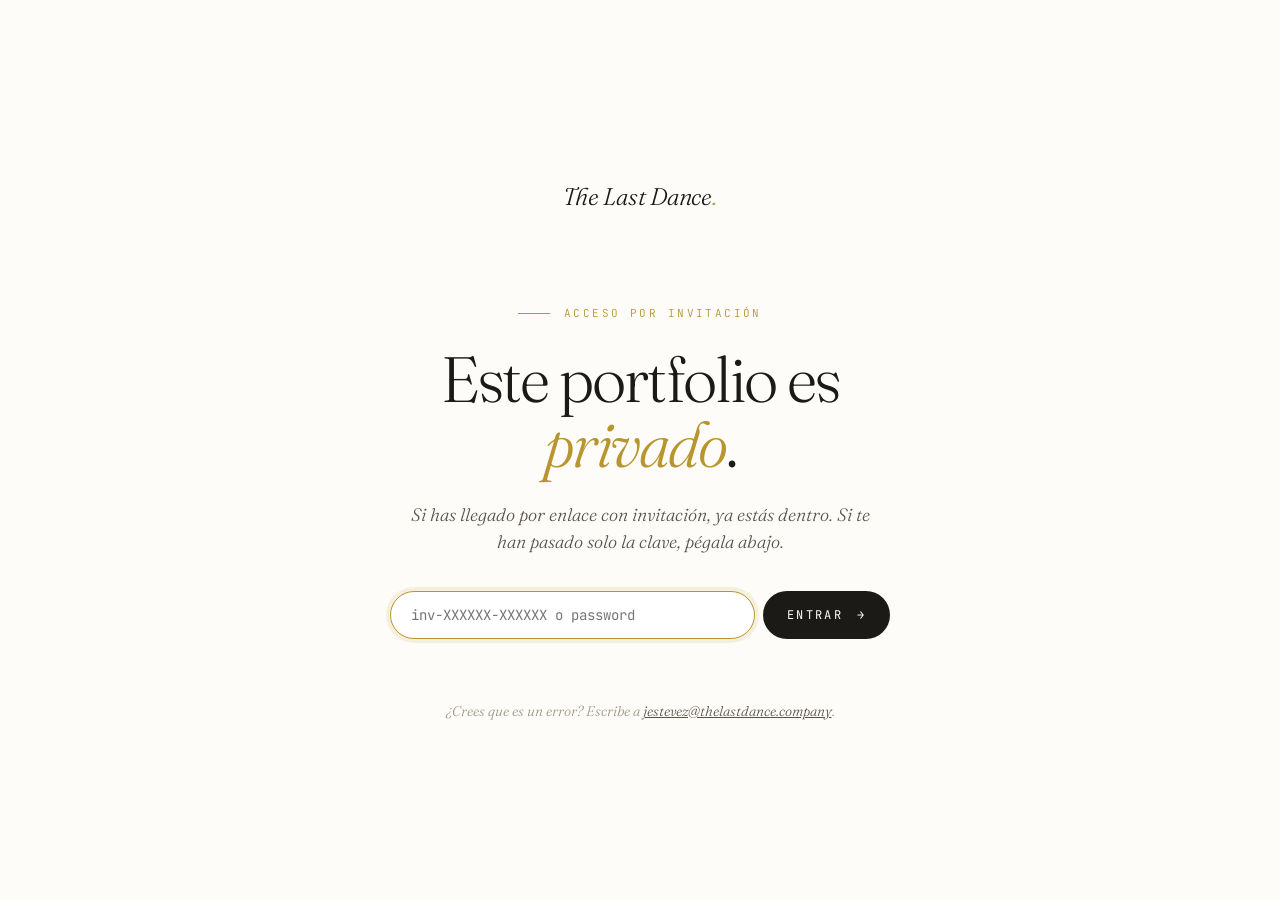
==== commit 4227fdc1: "Add: access gate con master password + claves de invitado firmadas Cubre todo el portfolio (home + 4" ====
--- a/casos/crm-lite-wowinx/index.html
+++ b/casos/crm-lite-wowinx/index.html
@@ -4,6 +4,9 @@
 <meta charset="utf-8" />
 <meta name="viewport" content="width=device-width,initial-scale=1" />
 <meta name="robots" content="noindex,nofollow" />
+<script>(function(){if(!sessionStorage.getItem('tld_auth'))document.documentElement.classList.add('tld-locked');})();</script>
+<link rel="stylesheet" href="../../assets/gate.css" />
+<script src="../../assets/gate.js" defer></script>
 <title>CRM Lite · wowinX · Caso · The Last Dance</title>
 <meta name="description" content="CRM ligero estructurado por IPs para wowinX. Pipeline frío → caliente → ganado por línea de producto, sin la fricción de las suites generalistas." />
 <link rel="preconnect" href="https://fonts.googleapis.com">
--- a/assets/gate.css
+++ b/assets/gate.css
@@ -0,0 +1,353 @@
+/* ============================================================
+   TLD Portfolio · Access Gate styles
+   Hereda tokens (Fraunces + crema/dorado) hardcodeados para
+   evitar dependencia de las CSS de cada página.
+   ============================================================ */
+
+/* Cuando html.tld-locked, esconder todo lo que no sea el gate */
+html.tld-locked body > *:not(#tld-gate) {
+  display: none !important;
+}
+html.tld-locked,
+html.tld-locked body {
+  background: #FDFCF8;
+  margin: 0;
+  min-height: 100vh;
+}
+
+/* === GATE === */
+.tld-gate-overlay {
+  position: fixed;
+  inset: 0;
+  background: #FDFCF8;
+  display: flex;
+  align-items: center;
+  justify-content: center;
+  z-index: 100000;
+  padding: 32px 24px;
+  font-family: "Fraunces", "Times New Roman", serif;
+  color: #1C1A17;
+  -webkit-font-smoothing: antialiased;
+}
+
+.tld-gate-card {
+  max-width: 580px;
+  width: 100%;
+  text-align: center;
+}
+
+.tld-gate-mono {
+  font-family: "Fraunces", serif;
+  font-style: italic;
+  font-weight: 300;
+  font-size: 24px;
+  color: #1C1A17;
+  margin-bottom: 80px;
+  letter-spacing: -0.01em;
+}
+.tld-gate-mono .tld-gate-dot { color: #B8952E; }
+
+.tld-gate-kicker {
+  font-family: "JetBrains Mono", ui-monospace, monospace;
+  font-size: 11px;
+  letter-spacing: 0.22em;
+  text-transform: uppercase;
+  color: #B8952E;
+  margin-bottom: 24px;
+  display: inline-flex;
+  align-items: center;
+  gap: 14px;
+}
+.tld-gate-kicker::before {
+  content: "";
+  width: 32px; height: 1px;
+  background: #B8952E;
+}
+
+.tld-gate-title {
+  font-family: "Fraunces", serif;
+  font-weight: 300;
+  font-size: clamp(40px, 6vw, 64px);
+  line-height: 1.02;
+  letter-spacing: -0.03em;
+  color: #1C1A17;
+  margin: 0 0 24px;
+}
+.tld-gate-title em {
+  font-style: italic;
+  font-weight: 300;
+  color: #B8952E;
+}
+
+.tld-gate-lede {
+  font-family: "Fraunces", serif;
+  font-style: italic;
+  font-weight: 300;
+  font-size: 18px;
+  line-height: 1.5;
+  color: #5A5248;
+  max-width: 460px;
+  margin: 0 auto 36px;
+}
+
+.tld-gate-form {
+  display: flex;
+  gap: 8px;
+  margin-bottom: 12px;
+  max-width: 500px;
+  margin-left: auto;
+  margin-right: auto;
+}
+.tld-gate-form input {
+  flex: 1;
+  padding: 14px 20px;
+  border: 1px solid #D4C9A8;
+  border-radius: 100px;
+  background: #FFFFFF;
+  font-family: "JetBrains Mono", ui-monospace, monospace;
+  font-size: 14px;
+  color: #1C1A17;
+  outline: none;
+  transition: border-color 0.2s ease, box-shadow 0.2s ease;
+}
+.tld-gate-form input:focus {
+  border-color: #B8952E;
+  box-shadow: 0 0 0 4px rgba(184, 149, 46, 0.12);
+}
+.tld-gate-form input.tld-shake {
+  animation: tld-shake 0.4s;
+  border-color: #c0392b;
+}
+@keyframes tld-shake {
+  0%, 100% { transform: translateX(0); }
+  25% { transform: translateX(-6px); }
+  75% { transform: translateX(6px); }
+}
+.tld-gate-form button {
+  padding: 14px 24px;
+  border: none;
+  border-radius: 100px;
+  background: #1C1A17;
+  color: #FDFCF8;
+  font-family: "JetBrains Mono", ui-monospace, monospace;
+  font-size: 12px;
+  letter-spacing: 0.2em;
+  text-transform: uppercase;
+  cursor: pointer;
+  white-space: nowrap;
+  transition: background 0.25s ease, transform 0.2s ease;
+}
+.tld-gate-form button:hover { background: #B8952E; transform: translateY(-1px); }
+.tld-gate-form .tld-arrow {
+  display: inline-block;
+  margin-left: 4px;
+  transition: transform 0.2s ease;
+}
+.tld-gate-form button:hover .tld-arrow { transform: translateX(2px); }
+
+.tld-gate-error {
+  font-family: "JetBrains Mono", ui-monospace, monospace;
+  font-size: 11px;
+  letter-spacing: 0.12em;
+  text-transform: uppercase;
+  color: #c0392b;
+  min-height: 18px;
+  margin-bottom: 12px;
+}
+
+.tld-gate-foot {
+  font-family: "Fraunces", serif;
+  font-style: italic;
+  font-weight: 300;
+  font-size: 14px;
+  color: #9B9487;
+  max-width: 400px;
+  margin: 32px auto 0;
+}
+.tld-gate-foot a { color: #5A5248; text-decoration: underline; }
+.tld-gate-foot a:hover { color: #B8952E; }
+
+/* === ADMIN FAB · solo master === */
+.tld-admin-fab {
+  position: fixed;
+  bottom: 24px;
+  left: 24px;
+  z-index: 99998;
+  padding: 12px 20px;
+  background: #1C1A17;
+  color: #FDFCF8;
+  border: none;
+  border-radius: 100px;
+  font-family: "JetBrains Mono", ui-monospace, monospace;
+  font-size: 11px;
+  letter-spacing: 0.18em;
+  text-transform: uppercase;
+  cursor: pointer;
+  box-shadow: 0 8px 24px rgba(0,0,0,0.18);
+  transition: transform 0.25s ease, background 0.25s ease;
+}
+.tld-admin-fab:hover { background: #B8952E; transform: translateY(-2px); }
+.tld-admin-icon {
+  display: inline-block;
+  margin-right: 8px;
+  font-size: 14px;
+  vertical-align: -1px;
+  color: #B8952E;
+  font-weight: 600;
+}
+.tld-admin-fab:hover .tld-admin-icon { color: #FDFCF8; }
+
+.tld-lock-fab {
+  position: fixed;
+  bottom: 24px;
+  left: 220px;
+  z-index: 99998;
+  padding: 12px 18px;
+  background: transparent;
+  color: #5A5248;
+  border: 1px solid #D4C9A8;
+  border-radius: 100px;
+  font-family: "JetBrains Mono", ui-monospace, monospace;
+  font-size: 10px;
+  letter-spacing: 0.18em;
+  text-transform: uppercase;
+  cursor: pointer;
+  transition: all 0.2s ease;
+}
+.tld-lock-fab:hover { background: #1C1A17; color: #FDFCF8; border-color: #1C1A17; }
+
+/* === ADMIN MODAL === */
+.tld-admin-modal-overlay {
+  position: fixed;
+  inset: 0;
+  background: rgba(28, 26, 23, 0.65);
+  -webkit-backdrop-filter: blur(8px);
+  backdrop-filter: blur(8px);
+  display: flex;
+  align-items: center;
+  justify-content: center;
+  z-index: 99999;
+  padding: 24px;
+  font-family: "Fraunces", serif;
+}
+
+.tld-admin-modal-card {
+  background: #FDFCF8;
+  border-radius: 18px;
+  padding: 56px 48px 40px;
+  max-width: 580px;
+  width: 100%;
+  position: relative;
+  text-align: center;
+  color: #1C1A17;
+  box-shadow: 0 32px 80px rgba(0, 0, 0, 0.3);
+}
+
+.tld-admin-close {
+  position: absolute;
+  top: 14px;
+  right: 14px;
+  width: 36px;
+  height: 36px;
+  border: none;
+  background: transparent;
+  font-size: 26px;
+  line-height: 1;
+  color: #9B9487;
+  cursor: pointer;
+  border-radius: 50%;
+  transition: background 0.2s, color 0.2s;
+}
+.tld-admin-close:hover { background: #F6F2E8; color: #1C1A17; }
+
+.tld-admin-title {
+  font-family: "Fraunces", serif;
+  font-weight: 300;
+  font-size: clamp(28px, 4vw, 40px);
+  line-height: 1.1;
+  letter-spacing: -0.025em;
+  margin: 0 0 16px;
+  color: #1C1A17;
+}
+.tld-admin-title em { font-style: italic; font-weight: 300; color: #B8952E; }
+
+.tld-admin-lede {
+  font-family: "Fraunces", serif;
+  font-style: italic;
+  font-weight: 300;
+  font-size: 16px;
+  color: #5A5248;
+  max-width: 420px;
+  margin: 0 auto 32px;
+  line-height: 1.5;
+}
+
+.tld-admin-block {
+  background: #F6F2E8;
+  border-radius: 12px;
+  padding: 20px;
+  margin: 16px 0;
+  text-align: left;
+}
+
+.tld-admin-label {
+  font-family: "JetBrains Mono", ui-monospace, monospace;
+  font-size: 10px;
+  letter-spacing: 0.22em;
+  text-transform: uppercase;
+  color: #9B9487;
+  margin-bottom: 12px;
+}
+
+.tld-admin-value {
+  font-family: "Fraunces", serif;
+  font-size: 15px;
+  color: #1C1A17;
+  word-break: break-all;
+  margin-bottom: 14px;
+  line-height: 1.4;
+}
+.tld-admin-value.tld-admin-mono {
+  font-family: "JetBrains Mono", ui-monospace, monospace;
+  font-size: 14px;
+  letter-spacing: 0.05em;
+  color: #B8952E;
+}
+
+.tld-admin-copy {
+  padding: 8px 16px;
+  background: #1C1A17;
+  color: #FDFCF8;
+  border: none;
+  border-radius: 100px;
+  font-family: "JetBrains Mono", ui-monospace, monospace;
+  font-size: 11px;
+  letter-spacing: 0.18em;
+  text-transform: uppercase;
+  cursor: pointer;
+  transition: background 0.2s;
+}
+.tld-admin-copy:hover { background: #B8952E; }
+
+.tld-admin-new {
+  margin-top: 16px;
+  padding: 10px 24px;
+  background: transparent;
+  color: #5A5248;
+  border: 1px solid #D4C9A8;
+  border-radius: 100px;
+  font-family: "JetBrains Mono", ui-monospace, monospace;
+  font-size: 11px;
+  letter-spacing: 0.18em;
+  text-transform: uppercase;
+  cursor: pointer;
+  transition: all 0.2s;
+}
+.tld-admin-new:hover { background: #1C1A17; color: #FDFCF8; border-color: #1C1A17; }
+
+@media (max-width: 600px) {
+  .tld-gate-form { flex-direction: column; }
+  .tld-gate-form button { width: 100%; }
+  .tld-admin-modal-card { padding: 48px 24px 32px; }
+  .tld-lock-fab { display: none; }
+}
